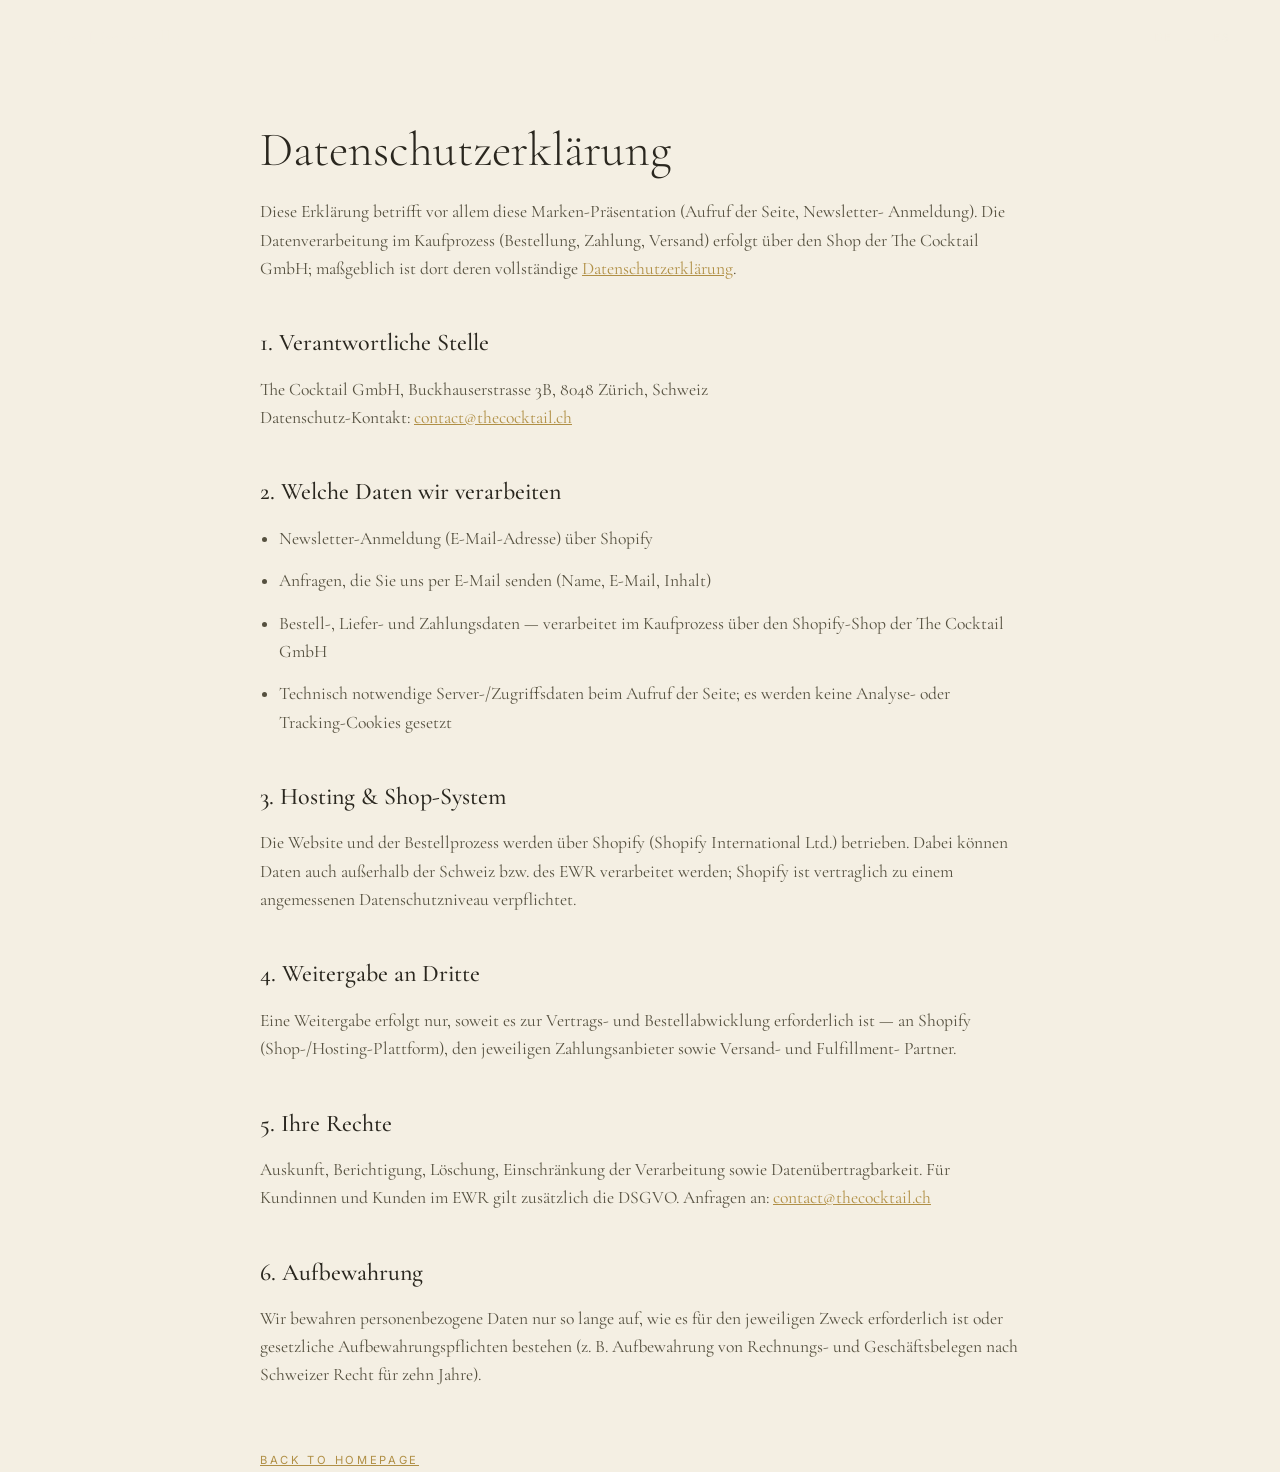
==== datenschutz.html @ 1452d2a1 "Initial commit: Can Limoncello Website + FTP-Deploy Co-Authored-By: Claude Opus 4.8 (1M context) <no" ====
<!DOCTYPE html>
<html lang="de">
<head>
<meta charset="UTF-8">
<meta name="viewport" content="width=device-width, initial-scale=1.0">
<title>Datenschutz — Can Limoncello</title>
<meta name="robots" content="noindex">
<link rel="preconnect" href="https://fonts.googleapis.com">
<link rel="preconnect" href="https://fonts.gstatic.com" crossorigin>
<link href="https://fonts.googleapis.com/css2?family=Cormorant+Garamond:ital,wght@0,300;0,400;0,500;1,400;1,500&family=Inter:wght@300;400;500&display=swap" rel="stylesheet">
<link rel="stylesheet" href="assets/css/style.css">
</head>
<body>

<nav id="nav" class="scrolled">
  <a class="nav-mark" href="index.html">Can Limoncello</a>
  <div class="nav-right">
    <div class="lang" id="lang">
      <button data-lang="de" class="active">DE</button>
      <button data-lang="en">EN</button>
      <button data-lang="es">ES</button>
    </div>
  </div>
</nav>

<main class="legal">
  <h1>Datenschutzerklärung</h1>

  <!-- EN-/ES-Fassung dieser Rechtsseite folgt; rechtlich von einer Fachperson prüfen lassen. -->

  <p>Diese Erklärung betrifft vor allem diese Marken-Präsentation (Aufruf der Seite, Newsletter-
     Anmeldung). Die Datenverarbeitung im Kaufprozess (Bestellung, Zahlung, Versand) erfolgt über den
     Shop der The Cocktail GmbH; maßgeblich ist dort deren vollständige
     <a href="https://www.thecocktail.ch/policies/privacy-policy" target="_blank" rel="noopener">Datenschutzerklärung</a>.</p>

  <h2>1. Verantwortliche Stelle</h2>
  <p>
    The Cocktail GmbH, Buckhauserstrasse 3B, 8048 Zürich, Schweiz<br>
    Datenschutz-Kontakt: <a href="mailto:contact@thecocktail.ch">contact@thecocktail.ch</a>
  </p>

  <h2>2. Welche Daten wir verarbeiten</h2>
  <ul>
    <li>Newsletter-Anmeldung (E-Mail-Adresse) über Shopify</li>
    <li>Anfragen, die Sie uns per E-Mail senden (Name, E-Mail, Inhalt)</li>
    <li>Bestell-, Liefer- und Zahlungsdaten — verarbeitet im Kaufprozess über den Shopify-Shop der The Cocktail GmbH</li>
    <li>Technisch notwendige Server-/Zugriffsdaten beim Aufruf der Seite; es werden keine Analyse- oder Tracking-Cookies gesetzt</li>
  </ul>

  <h2>3. Hosting &amp; Shop-System</h2>
  <p>Die Website und der Bestellprozess werden über Shopify (Shopify International Ltd.) betrieben. Dabei
     können Daten auch außerhalb der Schweiz bzw. des EWR verarbeitet werden; Shopify ist vertraglich zu
     einem angemessenen Datenschutzniveau verpflichtet.</p>

  <h2>4. Weitergabe an Dritte</h2>
  <p>Eine Weitergabe erfolgt nur, soweit es zur Vertrags- und Bestellabwicklung erforderlich ist — an
     Shopify (Shop-/Hosting-Plattform), den jeweiligen Zahlungsanbieter sowie Versand- und Fulfillment-
     Partner.</p>

  <h2>5. Ihre Rechte</h2>
  <p>Auskunft, Berichtigung, Löschung, Einschränkung der Verarbeitung sowie Datenübertragbarkeit. Für
     Kundinnen und Kunden im EWR gilt zusätzlich die DSGVO. Anfragen an:
     <a href="mailto:contact@thecocktail.ch">contact@thecocktail.ch</a></p>

  <h2>6. Aufbewahrung</h2>
  <p>Wir bewahren personenbezogene Daten nur so lange auf, wie es für den jeweiligen Zweck erforderlich
     ist oder gesetzliche Aufbewahrungspflichten bestehen (z. B. Aufbewahrung von Rechnungs- und
     Geschäftsbelegen nach Schweizer Recht für zehn Jahre).</p>

  <a class="back" href="index.html" data-i18n="back_home">Zurück zur Startseite</a>
</main>

<script src="assets/js/i18n.js"></script>
<script src="assets/js/main.js"></script>
</body>
</html>
---- assets/css/style.css ----
/* ============================================================
   Can Limoncello — Stylesheet
   Lemons from Ibiza · Love from Switzerland
   Farben, Typografie und Layout zentral hier pflegen.
   ============================================================ */

:root{
  --cream:#F4EFE3;
  --paper:#EDE6D6;
  --ink:#2A271F;
  --ink-soft:#55503F;
  --gold:#B08F45;
  --sage:#7E8470;
  --line:rgba(42,39,31,.14);
  --serif:'Cormorant Garamond', Georgia, serif;
  --sans:'Inter', -apple-system, sans-serif;
}
*{margin:0;padding:0;box-sizing:border-box}
html{scroll-behavior:smooth}
body{background:var(--cream);color:var(--ink);font-family:var(--serif);font-weight:400;line-height:1.6;-webkit-font-smoothing:antialiased}
img{display:block;width:100%;height:100%;object-fit:cover}
a{color:inherit;text-decoration:none}

.label{font-family:var(--sans);font-size:.68rem;font-weight:400;letter-spacing:.32em;text-transform:uppercase}
.eyebrow{color:var(--gold);font-style:italic;font-family:var(--serif);font-size:1.05rem;letter-spacing:.02em;margin-bottom:1.4rem}

/* ---------- NAV ---------- */
nav{position:fixed;top:0;left:0;right:0;z-index:100;display:flex;align-items:center;justify-content:space-between;padding:1.4rem clamp(1.2rem,4vw,3rem);transition:background .5s ease, box-shadow .5s ease, padding .5s ease;color:#F4EFE3}
nav.scrolled{background:rgba(244,239,227,.92);backdrop-filter:blur(12px);color:var(--ink);padding:.9rem clamp(1.2rem,4vw,3rem);box-shadow:0 1px 0 var(--line)}
.nav-mark{font-family:var(--serif);font-size:1.25rem;letter-spacing:.04em;font-weight:500}
.nav-right{display:flex;align-items:center;gap:2.2rem}
.nav-links{display:flex;gap:2.2rem}
.nav-links a{font-family:var(--sans);font-size:.68rem;letter-spacing:.26em;text-transform:uppercase;opacity:.85;transition:opacity .3s}
.nav-links a:hover{opacity:1}
.lang{display:flex;gap:.55rem;font-family:var(--sans);font-size:.66rem;letter-spacing:.16em;text-transform:uppercase}
.lang button{background:none;border:0;color:inherit;cursor:pointer;opacity:.55;padding:.1rem;font:inherit;letter-spacing:inherit;transition:opacity .3s}
.lang button:hover{opacity:.85}
.lang button.active{opacity:1;border-bottom:1px solid currentColor;padding-bottom:.15rem}
@media(max-width:640px){.nav-links{display:none}}

/* ---------- HERO ---------- */
.hero{position:relative;height:100svh;min-height:560px;overflow:hidden;display:flex;align-items:center;justify-content:center;text-align:center;color:#F7F3E8}
.hero video,.hero .hero-fallback{position:absolute;inset:0;width:100%;height:100%;object-fit:cover}
.hero::after{content:"";position:absolute;inset:0;background:linear-gradient(180deg,rgba(20,18,14,.30) 0%,rgba(20,18,14,.12) 45%,rgba(20,18,14,.42) 100%)}
.hero-inner{position:relative;z-index:2;padding:0 1.5rem;animation:fadeUp 1.8s ease both .4s}
.hero-inner .label{opacity:.85;margin-bottom:1.6rem}
.hero-title{font-size:clamp(3rem,9vw,7.5rem);font-weight:300;letter-spacing:.02em;line-height:1.04}
.hero-title em{font-style:italic;font-weight:400}
.hero-sub{margin-top:1.8rem;font-style:italic;font-size:clamp(1.05rem,2vw,1.35rem);opacity:.9}
.scroll-hint{position:absolute;bottom:2.2rem;left:50%;transform:translateX(-50%);z-index:2;display:flex;flex-direction:column;align-items:center;gap:.7rem;opacity:.75}
.scroll-hint span{font-family:var(--sans);font-size:.6rem;letter-spacing:.3em;text-transform:uppercase}
.scroll-hint i{display:block;width:1px;height:46px;background:rgba(247,243,232,.7);animation:drop 2.6s ease-in-out infinite}
@keyframes drop{0%{transform:scaleY(0);transform-origin:top}45%{transform:scaleY(1);transform-origin:top}55%{transform:scaleY(1);transform-origin:bottom}100%{transform:scaleY(0);transform-origin:bottom}}
@keyframes fadeUp{from{opacity:0;transform:translateY(26px)}to{opacity:1;transform:none}}

/* ---------- SECTIONS ---------- */
section{padding:clamp(5rem,11vw,9.5rem) clamp(1.4rem,6vw,4.5rem)}
.wrap{max-width:1180px;margin:0 auto}

.manifesto{text-align:center}
.manifesto h2{font-size:clamp(1.9rem,4.6vw,3.6rem);font-weight:300;line-height:1.25;max-width:21ch;margin:0 auto}
.manifesto h2 em{font-style:italic;color:var(--sage)}
.manifesto p{max-width:54ch;margin:2.4rem auto 0;font-size:1.18rem;color:var(--ink-soft)}

/* Welt-Grid */
.welt{background:var(--paper)}
.welt-head{display:flex;justify-content:space-between;align-items:flex-end;margin-bottom:3.2rem;gap:2rem;flex-wrap:wrap}
.welt-head h2{font-size:clamp(1.8rem,3.6vw,2.9rem);font-weight:300;line-height:1.2}
.welt-grid{display:grid;grid-template-columns:repeat(4,1fr);gap:1.1rem}
.welt-card{position:relative}
.welt-card .frame{aspect-ratio:4/5;overflow:hidden}
.welt-card img{transition:transform 1.6s cubic-bezier(.2,.6,.2,1)}
.welt-card:hover img{transform:scale(1.05)}
.welt-card .label{display:block;margin:1.1rem 0 .25rem;color:var(--gold)}
.welt-card h3{font-size:1.35rem;font-weight:500}
.welt-card p{font-size:1rem;color:var(--ink-soft);line-height:1.5;margin-top:.3rem}
@media(max-width:900px){.welt-grid{grid-template-columns:repeat(2,1fr);gap:1.6rem}}
@media(max-width:480px){.welt-grid{grid-template-columns:1fr}}

/* Editorial split */
.split{display:grid;grid-template-columns:1fr 1fr;gap:clamp(2rem,6vw,5.5rem);align-items:center}
.split .frame{aspect-ratio:4/5;overflow:hidden}
.split h2{font-size:clamp(1.9rem,3.8vw,3.1rem);font-weight:300;line-height:1.22;margin-bottom:1.6rem}
.split p{color:var(--ink-soft);font-size:1.15rem;max-width:46ch}
.split p + p{margin-top:1.1rem}
@media(max-width:820px){.split{grid-template-columns:1fr}.split .frame{order:-1}}

/* Produkt */
.produkt{background:var(--paper)}
.price-row{display:flex;align-items:baseline;gap:1.4rem;margin:2.2rem 0 1.8rem}
.price{font-size:1.5rem;font-weight:500}
.price-note{font-family:var(--sans);font-size:.72rem;letter-spacing:.18em;text-transform:uppercase;color:var(--ink-soft)}
.btn{display:inline-block;font-family:var(--sans);font-size:.72rem;letter-spacing:.3em;text-transform:uppercase;padding:1.05rem 2.6rem;border:1px solid var(--ink);color:var(--ink);background:transparent;cursor:pointer;transition:background .4s,color .4s}
.btn:hover{background:var(--ink);color:var(--cream)}

/* Newsletter */
.brief{text-align:center}
.brief h2{font-size:clamp(1.9rem,4vw,3rem);font-weight:300}
.brief p{max-width:46ch;margin:1.6rem auto 2.6rem;color:var(--ink-soft);font-size:1.15rem}
.brief form{display:flex;max-width:460px;margin:0 auto;border-bottom:1px solid var(--ink)}
.brief input{flex:1;border:0;background:transparent;font-family:var(--serif);font-size:1.1rem;padding:.9rem .2rem;color:var(--ink);outline:none}
.brief input::placeholder{color:var(--ink-soft);font-style:italic}
.brief button{border:0;background:transparent;font-family:var(--sans);font-size:.68rem;letter-spacing:.28em;text-transform:uppercase;cursor:pointer;color:var(--ink);padding:0 .4rem}

/* ---------- LEGAL / UNTERSEITEN ---------- */
.legal{max-width:760px;margin:0 auto;padding-top:7rem}
.legal h1{font-size:clamp(2rem,5vw,3rem);font-weight:300;margin-bottom:.6rem}
.legal h2{font-size:1.5rem;font-weight:500;margin:2.6rem 0 .8rem}
.legal p,.legal li{color:var(--ink-soft);font-size:1.1rem;margin-bottom:.9rem}
.legal ul{padding-left:1.2rem;margin-bottom:.9rem}
.legal a{color:var(--gold);text-decoration:underline}
.legal .todo{background:#FBF7EC;border:1px dashed var(--gold);color:var(--ink);padding:1rem 1.2rem;border-radius:4px;font-family:var(--sans);font-size:.85rem;line-height:1.5;margin:1.4rem 0}
.legal .back{display:inline-block;margin-top:3rem;font-family:var(--sans);font-size:.7rem;letter-spacing:.24em;text-transform:uppercase}

/* Footer */
footer{background:#2B2820;color:#CFC8B4;padding:4.5rem clamp(1.4rem,6vw,4.5rem) 2.5rem}
.foot-grid{max-width:1180px;margin:0 auto;display:flex;justify-content:space-between;gap:2.5rem;flex-wrap:wrap}
.foot-mark{font-size:1.6rem;font-weight:300;color:#F4EFE3}
.foot-tag{font-style:italic;margin-top:.6rem;font-size:1rem}
.foot-links{display:flex;gap:1.6rem;align-items:flex-start;flex-wrap:wrap}
.foot-links a{font-family:var(--sans);font-size:.66rem;letter-spacing:.24em;text-transform:uppercase;opacity:.7;transition:opacity .3s}
.foot-links a:hover{opacity:1}
.foot-base{max-width:1180px;margin:3.5rem auto 0;padding-top:1.6rem;border-top:1px solid rgba(244,239,227,.14);display:flex;justify-content:space-between;gap:1rem;flex-wrap:wrap;font-family:var(--sans);font-size:.64rem;letter-spacing:.12em;opacity:.55}
.tanit{color:var(--gold);font-size:1.1rem}

/* Reveal on scroll */
.reveal{opacity:0;transform:translateY(34px);transition:opacity 1.1s ease,transform 1.1s ease}
.reveal.visible{opacity:1;transform:none}
.d1{transition-delay:.12s}.d2{transition-delay:.24s}.d3{transition-delay:.36s}
@media (prefers-reduced-motion: reduce){
  .reveal{opacity:1;transform:none;transition:none}
  html{scroll-behavior:auto}
}
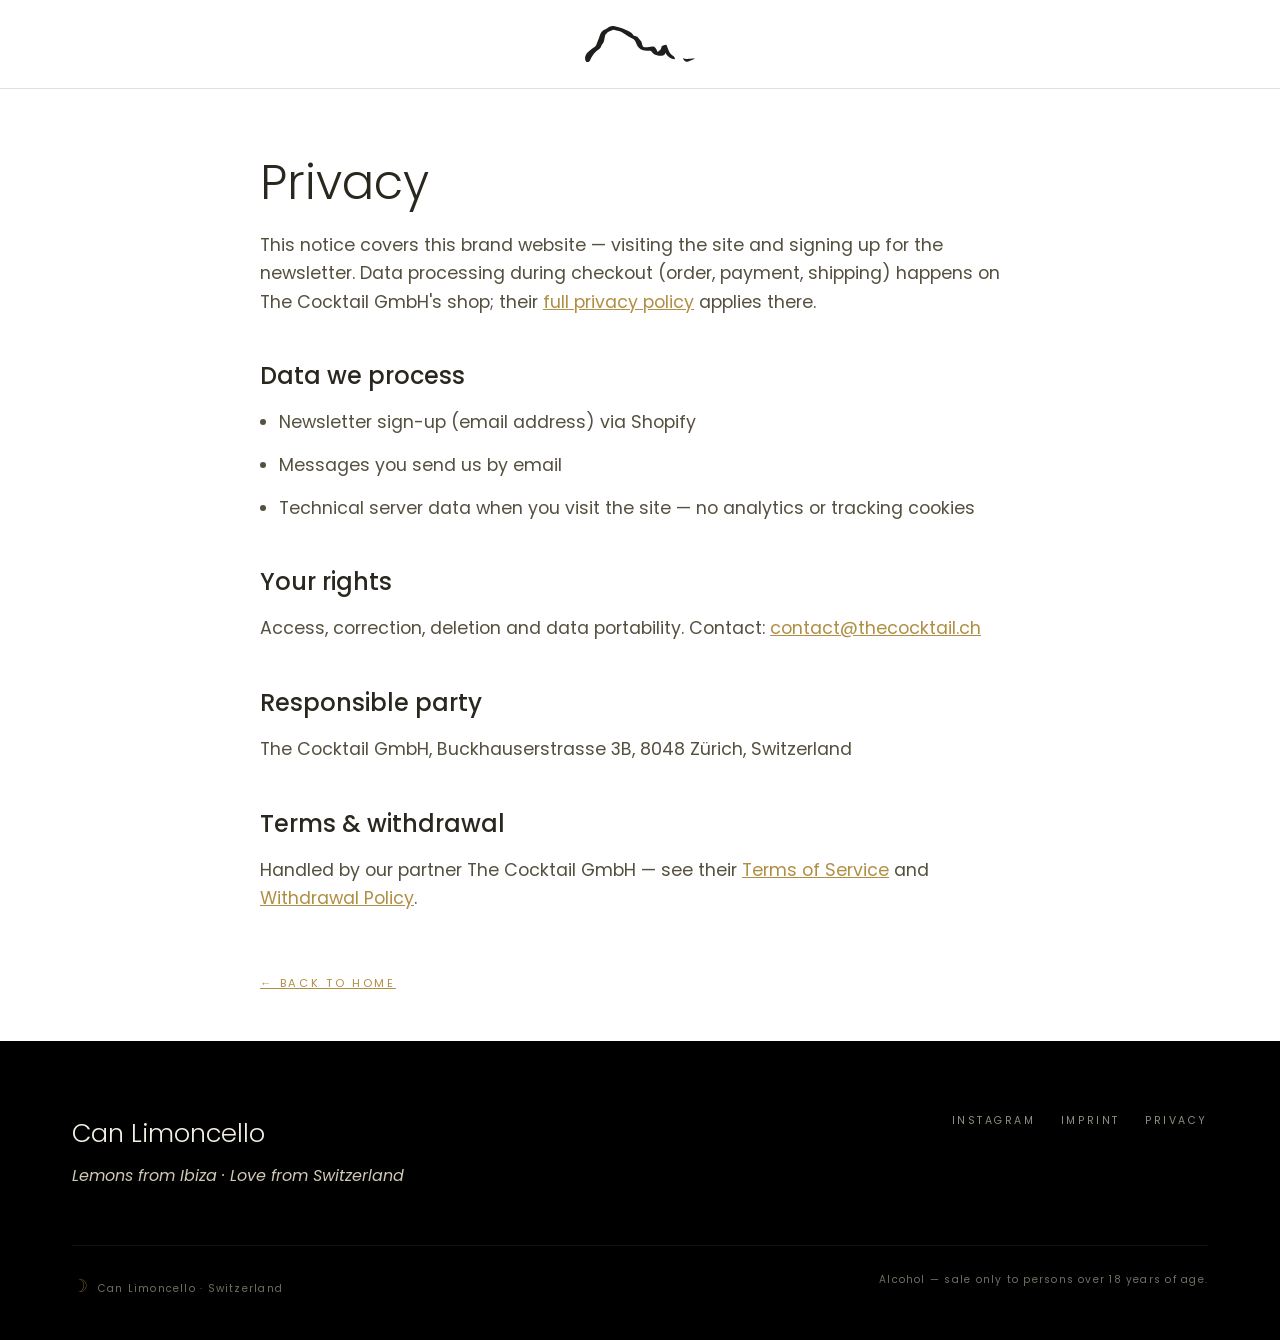
==== commit 354b62fa: "Favicon, intro rework, new carousel photos, simplified legal pages - Favicon: replaced the lemon ico" ====
--- a/datenschutz.html
+++ b/datenschutz.html
@@ -1,76 +1,77 @@
 <!DOCTYPE html>
-<html lang="de">
+<html lang="en">
 <head>
 <meta charset="UTF-8">
 <meta name="viewport" content="width=device-width, initial-scale=1.0">
-<title>Datenschutz — Can Limoncello</title>
+<title>Privacy — Can Limoncello</title>
 <meta name="robots" content="noindex">
+<link rel="icon" href="assets/favicon.svg" type="image/svg+xml">
+<link rel="icon" href="assets/favicon-32.png" sizes="32x32" type="image/png">
+<link rel="apple-touch-icon" href="assets/apple-touch-icon.png">
 <link rel="preconnect" href="https://fonts.googleapis.com">
 <link rel="preconnect" href="https://fonts.gstatic.com" crossorigin>
-<link href="https://fonts.googleapis.com/css2?family=Cormorant+Garamond:ital,wght@0,300;0,400;0,500;1,400;1,500&family=Inter:wght@300;400;500&display=swap" rel="stylesheet">
+<link href="https://fonts.googleapis.com/css2?family=Poppins:wght@400;500;600;700;800&display=swap" rel="stylesheet">
 <link rel="stylesheet" href="assets/css/style.css">
+<style>
+  :root{--serif:'Poppins',-apple-system,sans-serif;--sans:'Poppins',-apple-system,sans-serif}
+  body{background:#FFFFFF}
+  .topbar{display:flex;align-items:center;justify-content:center;padding:1.6rem 1.5rem;border-bottom:1px solid var(--line)}
+  .topbar img{width:min(18vw,110px);height:auto;display:block}
+  .legal{padding-top:3.5rem}
+  footer{background:#000000}
+</style>
 </head>
 <body>
 
-<nav id="nav" class="scrolled">
-  <a class="nav-mark" href="index.html">Can Limoncello</a>
-  <div class="nav-right">
-    <div class="lang" id="lang">
-      <button data-lang="de" class="active">DE</button>
-      <button data-lang="en">EN</button>
-      <button data-lang="es">ES</button>
+<div class="topbar">
+  <a href="index.html"><img src="assets/img/es-vedra-mark.svg" alt="Es Vedrà" width="85" height="28"></a>
+</div>
+
+<main class="legal">
+  <h1>Privacy</h1>
+
+  <p>This notice covers this brand website — visiting the site and signing up for the newsletter.
+     Data processing during checkout (order, payment, shipping) happens on The Cocktail GmbH's shop;
+     their <a href="https://www.thecocktail.ch/policies/privacy-policy" target="_blank" rel="noopener">full privacy policy</a> applies there.</p>
+
+  <h2>Data we process</h2>
+  <ul>
+    <li>Newsletter sign-up (email address) via Shopify</li>
+    <li>Messages you send us by email</li>
+    <li>Technical server data when you visit the site — no analytics or tracking cookies</li>
+  </ul>
+
+  <h2>Your rights</h2>
+  <p>Access, correction, deletion and data portability. Contact:
+     <a href="mailto:contact@thecocktail.ch">contact@thecocktail.ch</a></p>
+
+  <h2>Responsible party</h2>
+  <p>The Cocktail GmbH, Buckhauserstrasse 3B, 8048 Zürich, Switzerland</p>
+
+  <h2>Terms &amp; withdrawal</h2>
+  <p>Handled by our partner The Cocktail GmbH — see their
+     <a href="https://www.thecocktail.ch/policies/terms-of-service" target="_blank" rel="noopener">Terms of Service</a> and
+     <a href="https://www.thecocktail.ch/policies/refund-policy" target="_blank" rel="noopener">Withdrawal Policy</a>.</p>
+
+  <a class="back" href="index.html">← Back to home</a>
+</main>
+
+<footer>
+  <div class="foot-grid">
+    <div>
+      <p class="foot-mark">Can Limoncello</p>
+      <p class="foot-tag">Lemons from Ibiza · Love from Switzerland</p>
+    </div>
+    <div class="foot-links">
+      <a href="https://www.instagram.com/canlimoncello" target="_blank" rel="noopener">Instagram</a>
+      <a href="impressum.html">Imprint</a>
+      <a href="datenschutz.html">Privacy</a>
     </div>
   </div>
-</nav>
-
-<main class="legal">
-  <h1>Datenschutzerklärung</h1>
-
-  <!-- EN-/ES-Fassung dieser Rechtsseite folgt; rechtlich von einer Fachperson prüfen lassen. -->
-
-  <p>Diese Erklärung betrifft vor allem diese Marken-Präsentation (Aufruf der Seite, Newsletter-
-     Anmeldung). Die Datenverarbeitung im Kaufprozess (Bestellung, Zahlung, Versand) erfolgt über den
-     Shop der The Cocktail GmbH; maßgeblich ist dort deren vollständige
-     <a href="https://www.thecocktail.ch/policies/privacy-policy" target="_blank" rel="noopener">Datenschutzerklärung</a>.</p>
-
-  <h2>1. Verantwortliche Stelle</h2>
-  <p>
-    The Cocktail GmbH, Buckhauserstrasse 3B, 8048 Zürich, Schweiz<br>
-    Datenschutz-Kontakt: <a href="mailto:contact@thecocktail.ch">contact@thecocktail.ch</a>
-  </p>
-
-  <h2>2. Welche Daten wir verarbeiten</h2>
-  <ul>
-    <li>Newsletter-Anmeldung (E-Mail-Adresse) über Shopify</li>
-    <li>Anfragen, die Sie uns per E-Mail senden (Name, E-Mail, Inhalt)</li>
-    <li>Bestell-, Liefer- und Zahlungsdaten — verarbeitet im Kaufprozess über den Shopify-Shop der The Cocktail GmbH</li>
-    <li>Technisch notwendige Server-/Zugriffsdaten beim Aufruf der Seite; es werden keine Analyse- oder Tracking-Cookies gesetzt</li>
-  </ul>
-
-  <h2>3. Hosting &amp; Shop-System</h2>
-  <p>Die Website und der Bestellprozess werden über Shopify (Shopify International Ltd.) betrieben. Dabei
-     können Daten auch außerhalb der Schweiz bzw. des EWR verarbeitet werden; Shopify ist vertraglich zu
-     einem angemessenen Datenschutzniveau verpflichtet.</p>
-
-  <h2>4. Weitergabe an Dritte</h2>
-  <p>Eine Weitergabe erfolgt nur, soweit es zur Vertrags- und Bestellabwicklung erforderlich ist — an
-     Shopify (Shop-/Hosting-Plattform), den jeweiligen Zahlungsanbieter sowie Versand- und Fulfillment-
-     Partner.</p>
-
-  <h2>5. Ihre Rechte</h2>
-  <p>Auskunft, Berichtigung, Löschung, Einschränkung der Verarbeitung sowie Datenübertragbarkeit. Für
-     Kundinnen und Kunden im EWR gilt zusätzlich die DSGVO. Anfragen an:
-     <a href="mailto:contact@thecocktail.ch">contact@thecocktail.ch</a></p>
-
-  <h2>6. Aufbewahrung</h2>
-  <p>Wir bewahren personenbezogene Daten nur so lange auf, wie es für den jeweiligen Zweck erforderlich
-     ist oder gesetzliche Aufbewahrungspflichten bestehen (z. B. Aufbewahrung von Rechnungs- und
-     Geschäftsbelegen nach Schweizer Recht für zehn Jahre).</p>
-
-  <a class="back" href="index.html" data-i18n="back_home">Zurück zur Startseite</a>
-</main>
-
-<script src="assets/js/i18n.js"></script>
-<script src="assets/js/main.js"></script>
+  <div class="foot-base">
+    <span><span class="tanit">☽</span> &nbsp;Can Limoncello · Switzerland</span>
+    <span>Alcohol — sale only to persons over 18 years of age.</span>
+  </div>
+</footer>
 </body>
 </html>
--- a/assets/css/style.css
+++ b/assets/css/style.css
@@ -5,8 +5,8 @@
    ============================================================ */
 
 :root{
-  --cream:#F4EFE3;
-  --paper:#EDE6D6;
+  --cream:#FFFFFF;
+  --paper:#FFFFFF;
   --ink:#2A271F;
   --ink-soft:#55503F;
   --gold:#B08F45;
@@ -26,7 +26,7 @@
 
 /* ---------- NAV ---------- */
 nav{position:fixed;top:0;left:0;right:0;z-index:100;display:flex;align-items:center;justify-content:space-between;padding:1.4rem clamp(1.2rem,4vw,3rem);transition:background .5s ease, box-shadow .5s ease, padding .5s ease;color:#F4EFE3}
-nav.scrolled{background:rgba(244,239,227,.92);backdrop-filter:blur(12px);color:var(--ink);padding:.9rem clamp(1.2rem,4vw,3rem);box-shadow:0 1px 0 var(--line)}
+nav.scrolled{background:rgba(255,255,255,.92);backdrop-filter:blur(12px);color:var(--ink);padding:.9rem clamp(1.2rem,4vw,3rem);box-shadow:0 1px 0 var(--line)}
 .nav-mark{font-family:var(--serif);font-size:1.25rem;letter-spacing:.04em;font-weight:500}
 .nav-right{display:flex;align-items:center;gap:2.2rem}
 .nav-links{display:flex;gap:2.2rem}
@@ -87,6 +87,10 @@
 
 /* Produkt */
 .produkt{background:var(--paper)}
+.produkt .split{grid-template-columns:.8fr 1.2fr}
+.produkt .frame{aspect-ratio:auto;overflow:visible;min-height:clamp(420px,62vw,680px)}
+.produkt .frame img{width:100%;height:100%;object-fit:contain}
+@media(max-width:820px){.produkt .split{grid-template-columns:1fr}.produkt .frame{min-height:clamp(360px,90vw,560px)}}
 .price-row{display:flex;align-items:baseline;gap:1.4rem;margin:2.2rem 0 1.8rem}
 .price{font-size:1.5rem;font-weight:500}
 .price-note{font-family:var(--sans);font-size:.72rem;letter-spacing:.18em;text-transform:uppercase;color:var(--ink-soft)}
@@ -110,7 +114,7 @@
 .legal ul{padding-left:1.2rem;margin-bottom:.9rem}
 .legal a{color:var(--gold);text-decoration:underline}
 .legal .todo{background:#FBF7EC;border:1px dashed var(--gold);color:var(--ink);padding:1rem 1.2rem;border-radius:4px;font-family:var(--sans);font-size:.85rem;line-height:1.5;margin:1.4rem 0}
-.legal .back{display:inline-block;margin-top:3rem;font-family:var(--sans);font-size:.7rem;letter-spacing:.24em;text-transform:uppercase}
+.legal .back{display:inline-block;margin-top:3rem;padding-bottom:3rem;font-family:var(--sans);font-size:.7rem;letter-spacing:.24em;text-transform:uppercase}
 
 /* Footer */
 footer{background:#2B2820;color:#CFC8B4;padding:4.5rem clamp(1.4rem,6vw,4.5rem) 2.5rem}
